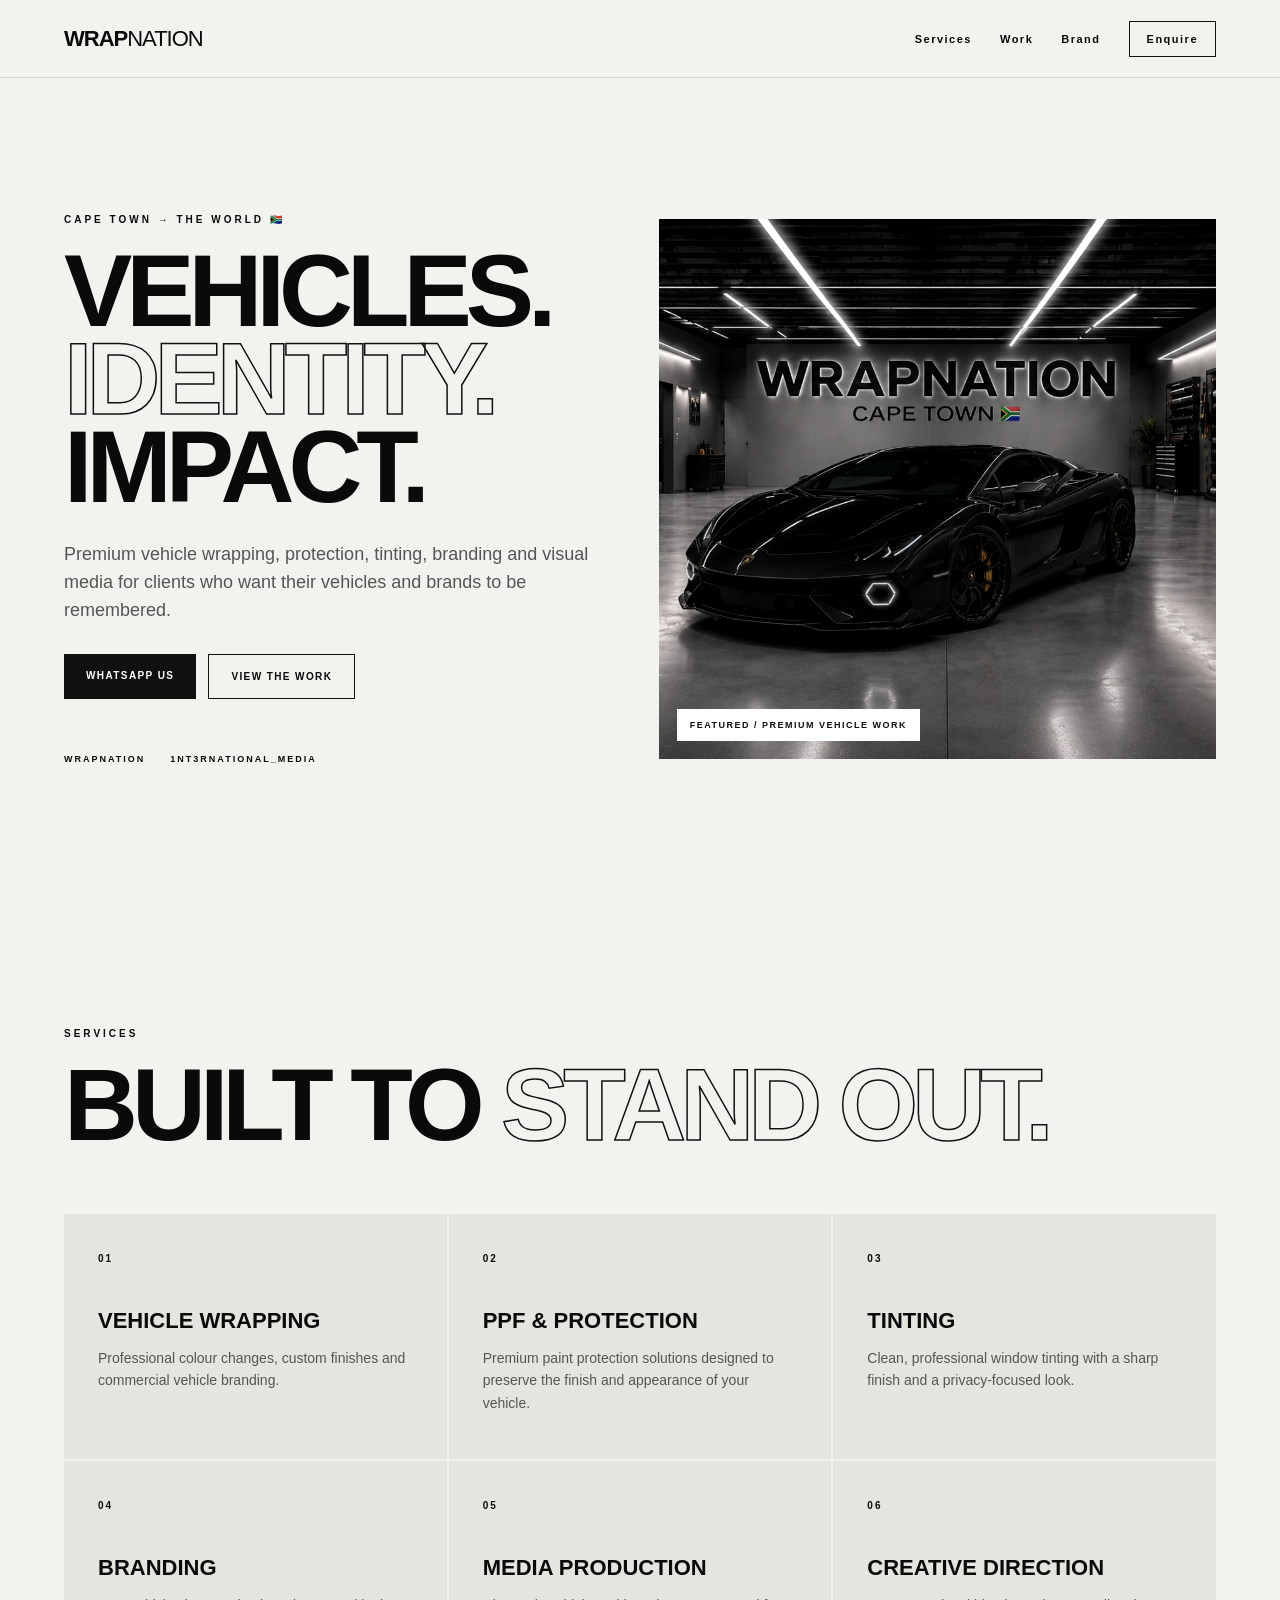
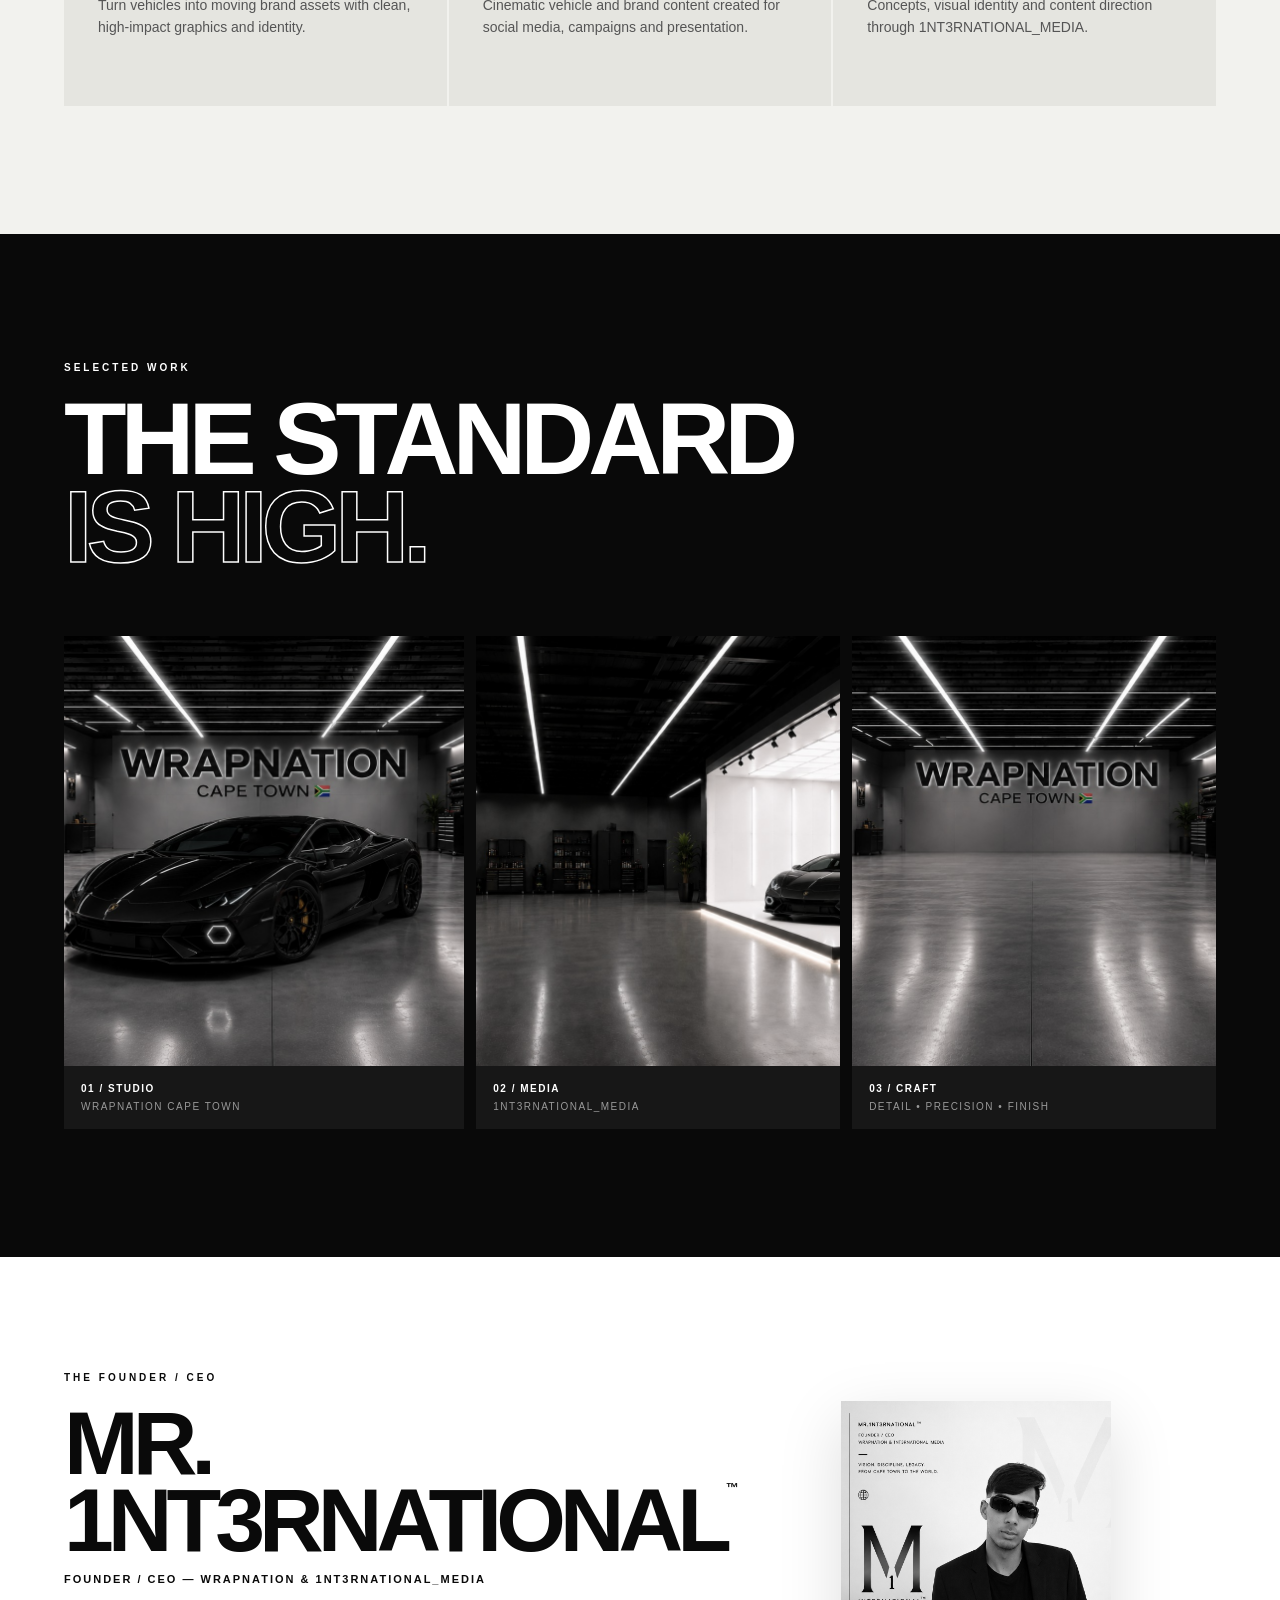
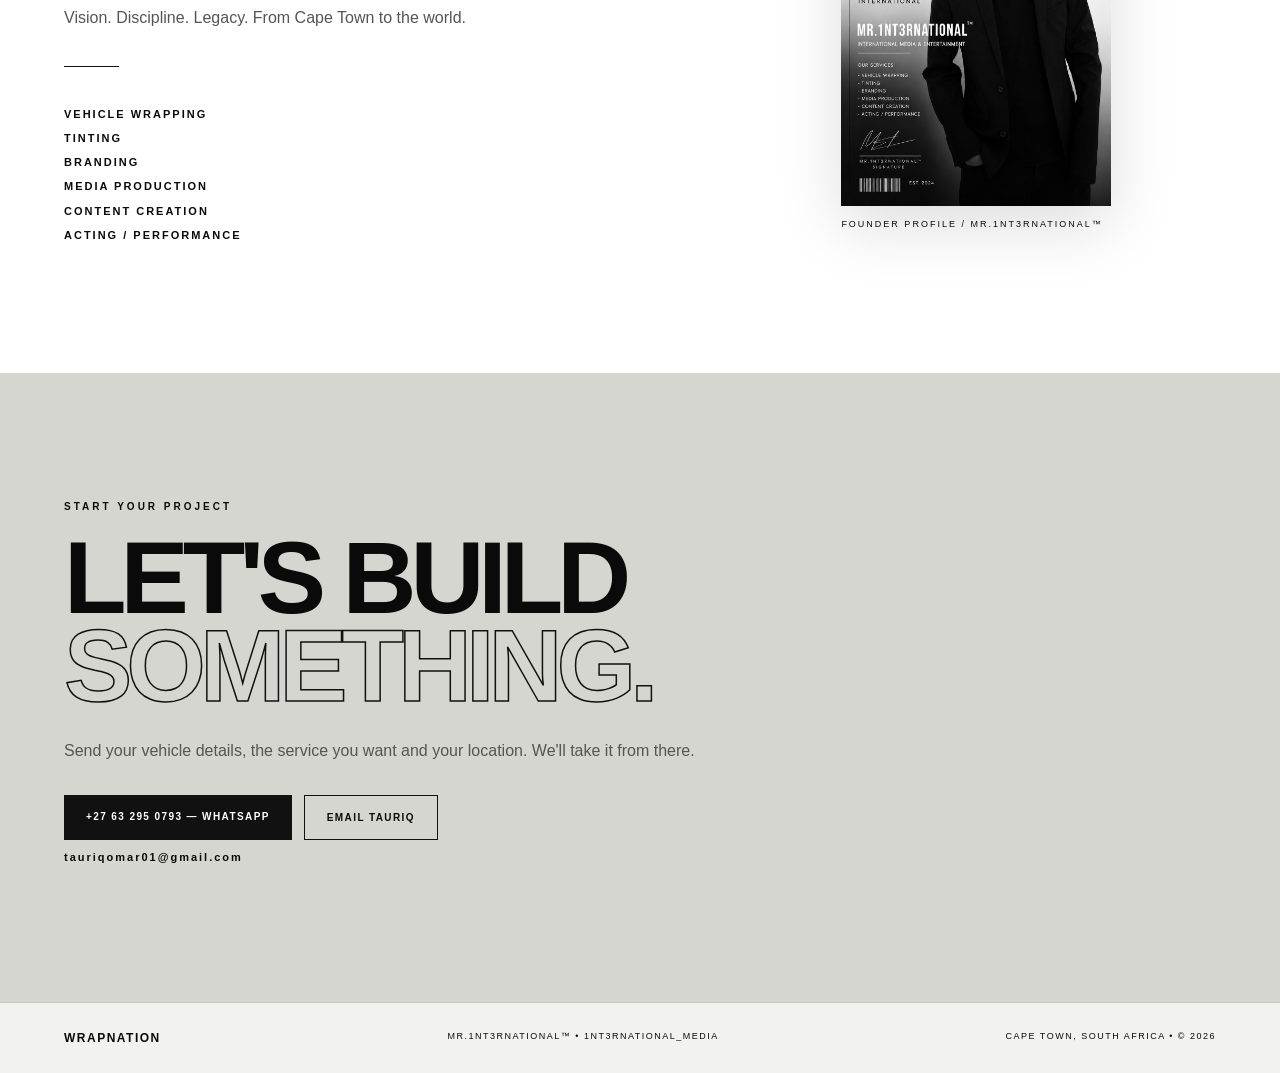
==== index.html @ e60d711a "Add files via upload" ====
<!doctype html>
<html lang="en">
<head>
<meta charset="utf-8">
<meta name="viewport" content="width=device-width,initial-scale=1">
<meta name="description" content="WRAPNATION Cape Town — premium vehicle wrapping, PPF, tinting, branding and creative media.">
<title>WRAPNATION | Cape Town</title>
<link rel="stylesheet" href="style.css">
</head>
<body>
<header class="nav">
  <a class="logo" href="#home">WRAP<span>NATION</span></a>
  <nav>
    <a href="#services">Services</a>
    <a href="#work">Work</a>
    <a href="#brand">Brand</a>
    <a class="nav-cta" href="#contact">Enquire</a>
  </nav>
</header>

<main>
<section id="home" class="hero">
  <div class="hero-copy">
    <p class="eyebrow">CAPE TOWN → THE WORLD 🇿🇦</p>
    <h1>VEHICLES.<br><em>IDENTITY.</em><br>IMPACT.</h1>
    <p class="lead">Premium vehicle wrapping, protection, tinting, branding and visual media for clients who want their vehicles and brands to be remembered.</p>
    <div class="buttons">
      <a class="button primary" href="https://wa.me/27632950793">WHATSAPP US</a>
      <a class="button ghost" href="#work">VIEW THE WORK</a>
    </div>
    <div class="hero-meta"><span>WRAPNATION</span><span>1NT3RNATIONAL_MEDIA</span></div>
  </div>
  <div class="hero-visual">
    <img src="work-01.png" alt="WRAPNATION Cape Town vehicle project">
    <div class="visual-tag">FEATURED / PREMIUM VEHICLE WORK</div>
  </div>
</section>

<section id="services" class="section">
  <p class="eyebrow">SERVICES</p>
  <h2>BUILT TO <em>STAND OUT.</em></h2>
  <div class="grid">
    <article><b>01</b><h3>VEHICLE WRAPPING</h3><p>Professional colour changes, custom finishes and commercial vehicle branding.</p></article>
    <article><b>02</b><h3>PPF & PROTECTION</h3><p>Premium paint protection solutions designed to preserve the finish and appearance of your vehicle.</p></article>
    <article><b>03</b><h3>TINTING</h3><p>Clean, professional window tinting with a sharp finish and a privacy-focused look.</p></article>
    <article><b>04</b><h3>BRANDING</h3><p>Turn vehicles into moving brand assets with clean, high-impact graphics and identity.</p></article>
    <article><b>05</b><h3>MEDIA PRODUCTION</h3><p>Cinematic vehicle and brand content created for social media, campaigns and presentation.</p></article>
    <article><b>06</b><h3>CREATIVE DIRECTION</h3><p>Concepts, visual identity and content direction through 1NT3RNATIONAL_MEDIA.</p></article>
  </div>
</section>

<section id="work" class="dark section">
  <p class="eyebrow">SELECTED WORK</p>
  <h2>THE STANDARD<br><em>IS HIGH.</em></h2>
  <div class="portfolio">
    <figure><img src="work-01.png" alt="Vehicle in WRAPNATION studio"><figcaption><strong>01 / STUDIO</strong><span>WRAPNATION CAPE TOWN</span></figcaption></figure>
    <figure><img src="work-02.png" alt="Vehicle display and 1NT3RNATIONAL_MEDIA studio"><figcaption><strong>02 / MEDIA</strong><span>1NT3RNATIONAL_MEDIA</span></figcaption></figure>
    <figure><img src="work-03.png" alt="WRAPNATION workshop"><figcaption><strong>03 / CRAFT</strong><span>DETAIL • PRECISION • FINISH</span></figcaption></figure>
  </div>
</section>

<section id="brand" class="brand-section">
  <div class="brand-copy">
    <p class="eyebrow">THE FOUNDER / CEO</p>
    <h2>MR.<br>1NT3RNATIONAL<em>™</em></h2>
    <p class="role">FOUNDER / CEO — WRAPNATION & 1NT3RNATIONAL_MEDIA</p>
    <p>Vision. Discipline. Legacy. From Cape Town to the world.</p>
    <div class="brand-line"></div>
    <p class="service-list">VEHICLE WRAPPING<br>TINTING<br>BRANDING<br>MEDIA PRODUCTION<br>CONTENT CREATION<br>ACTING / PERFORMANCE</p>
  </div>
  <div class="certificate-wrap">
    <img src="ceo-certificate.png" alt="MR.1NT3RNATIONAL founder and CEO profile certificate">
    <span class="certificate-label">FOUNDER PROFILE / MR.1NT3RNATIONAL™</span>
  </div>
</section>

<section id="contact" class="contact">
  <p class="eyebrow">START YOUR PROJECT</p>
  <h2>LET'S BUILD<br><em>SOMETHING.</em></h2>
  <p>Send your vehicle details, the service you want and your location. We'll take it from there.</p>
  <div class="contact-buttons">
    <a class="button primary big" href="https://wa.me/27632950793">+27 63 295 0793 — WHATSAPP</a>
    <a class="button ghost big" href="mailto:tauriqomar01@gmail.com">EMAIL TAURIQ</a>
  </div>
  <p class="email">tauriqomar01@gmail.com</p>
</section>
</main>

<footer>
  <strong>WRAPNATION</strong>
  <span>MR.1NT3RNATIONAL™ • 1NT3RNATIONAL_MEDIA</span>
  <span>CAPE TOWN, SOUTH AFRICA • © 2026</span>
</footer>
</body>
</html>
---- style.css ----
*{box-sizing:border-box}html{scroll-behavior:smooth}body{margin:0;background:#f2f2ee;color:#0a0a0a;font-family:Arial,Helvetica,sans-serif}a{text-decoration:none;color:inherit}.nav{height:78px;padding:0 5vw;display:flex;align-items:center;justify-content:space-between;border-bottom:1px solid #d5d5d0;position:sticky;top:0;background:#f2f2eeeF;backdrop-filter:blur(16px);z-index:20}.logo{font-weight:900;letter-spacing:-1px;font-size:22px}.logo span{font-weight:400}.nav nav{display:flex;gap:28px;align-items:center;font-size:11px;font-weight:800;letter-spacing:1.5px}.nav-cta{border:1px solid #111;padding:11px 17px}.hero{min-height:calc(100vh - 78px);padding:7vw 5vw;display:grid;grid-template-columns:1fr 1.05fr;gap:5vw;align-items:center}.eyebrow{font-size:10px;letter-spacing:3px;font-weight:900;margin:0 0 22px}.hero h1,h2{font-size:clamp(54px,8vw,112px);line-height:.86;letter-spacing:-6px;margin:0;font-weight:900}.hero h1 em,h2 em{font-style:normal;-webkit-text-stroke:1.5px #111;color:transparent}.lead{max-width:610px;font-size:18px;line-height:1.55;color:#555;margin:30px 0}.buttons,.contact-buttons{display:flex;gap:12px;flex-wrap:wrap}.button{display:inline-block;padding:16px 22px;font-size:10px;font-weight:900;letter-spacing:1.4px}.primary{background:#111;color:#fff}.ghost{border:1px solid #111}.hero-visual{position:relative;min-height:540px;background:#111;overflow:hidden}.hero-visual img{width:100%;height:100%;min-height:540px;object-fit:cover;display:block;filter:saturate(.8) contrast(1.05)}.visual-tag{position:absolute;left:18px;bottom:18px;background:#fff;color:#111;padding:11px 13px;font-size:9px;font-weight:900;letter-spacing:1.5px}.hero-meta{display:flex;gap:25px;margin-top:55px;font-size:9px;letter-spacing:2px;font-weight:900}.section{padding:10vw 5vw}.section h2{margin-bottom:65px}.grid{display:grid;grid-template-columns:repeat(3,1fr);gap:2px}.grid article{background:#e5e5e0;padding:34px;min-height:245px}.grid b{font-size:10px;letter-spacing:2px}.grid h3{font-size:22px;margin:42px 0 13px}.grid p{font-size:14px;line-height:1.6;color:#555;margin:0}.dark{background:#090909;color:#fff}.dark h2 em{color:transparent;-webkit-text-stroke:1.5px #fff}.portfolio{display:grid;grid-template-columns:1.1fr 1fr 1fr;gap:12px}.portfolio figure{margin:0;background:#171717;overflow:hidden}.portfolio img{width:100%;height:430px;object-fit:cover;display:block;filter:saturate(.7)}figcaption{padding:17px;display:flex;flex-direction:column;gap:7px;font-size:10px;letter-spacing:1.5px}figcaption span{color:#999}.brand-section{padding:9vw 5vw;display:grid;grid-template-columns:1fr .72fr;gap:8vw;align-items:center;background:#fff}.brand-copy h2{font-size:clamp(48px,7vw,92px);position:relative}.brand-copy h2 em{font-size:13px;letter-spacing:0;vertical-align:top;-webkit-text-stroke:0;color:#111}.role{font-size:11px;letter-spacing:2px;font-weight:800;line-height:1.7;max-width:500px}.brand-copy>p:not(.eyebrow):not(.role):not(.service-list){color:#555;line-height:1.6;max-width:430px}.brand-line{height:1px;background:#111;width:55px;margin:35px 0}.service-list{font-size:11px;line-height:2.2;letter-spacing:2px;font-weight:800}.certificate-wrap{position:relative;max-width:500px;justify-self:end}.certificate-wrap img{width:100%;display:block;box-shadow:0 20px 60px #0002}.certificate-label{display:block;font-size:9px;letter-spacing:2px;margin-top:13px}.contact{background:#d6d6d0;padding:10vw 5vw}.contact h2{margin-bottom:28px}.contact>p:not(.eyebrow):not(.email){font-size:16px;line-height:1.6;color:#555;max-width:650px}.big{margin-top:15px}.email{font-size:11px!important;letter-spacing:2px;font-weight:800}.contact .ghost{border-color:#111}footer{padding:28px 5vw;display:flex;justify-content:space-between;gap:20px;font-size:9px;letter-spacing:1.5px;border-top:1px solid #c8c8c2}footer strong{font-size:12px}@media(max-width:850px){.nav nav a:not(.nav-cta){display:none}.hero{grid-template-columns:1fr;padding-top:14vw}.hero-visual,.hero-visual img{min-height:360px}.grid,.portfolio,.brand-section{grid-template-columns:1fr}.portfolio figure:first-child{grid-column:auto}.portfolio img{height:330px}.certificate-wrap{justify-self:start;max-width:520px}.hero h1,h2{letter-spacing:-3px}.section h2{margin-bottom:45px}.brand-section{gap:45px}footer{flex-direction:column}}@media(max-width:480px){.nav{height:68px}.hero{min-height:auto}.hero-visual{min-height:300px}.hero-visual img{min-height:300px}.hero-meta{flex-direction:column;gap:9px;margin-top:35px}.grid article{min-height:210px}.grid h3{margin-top:28px}.contact-buttons .button{width:100%;text-align:center}.button{padding:15px 17px}}
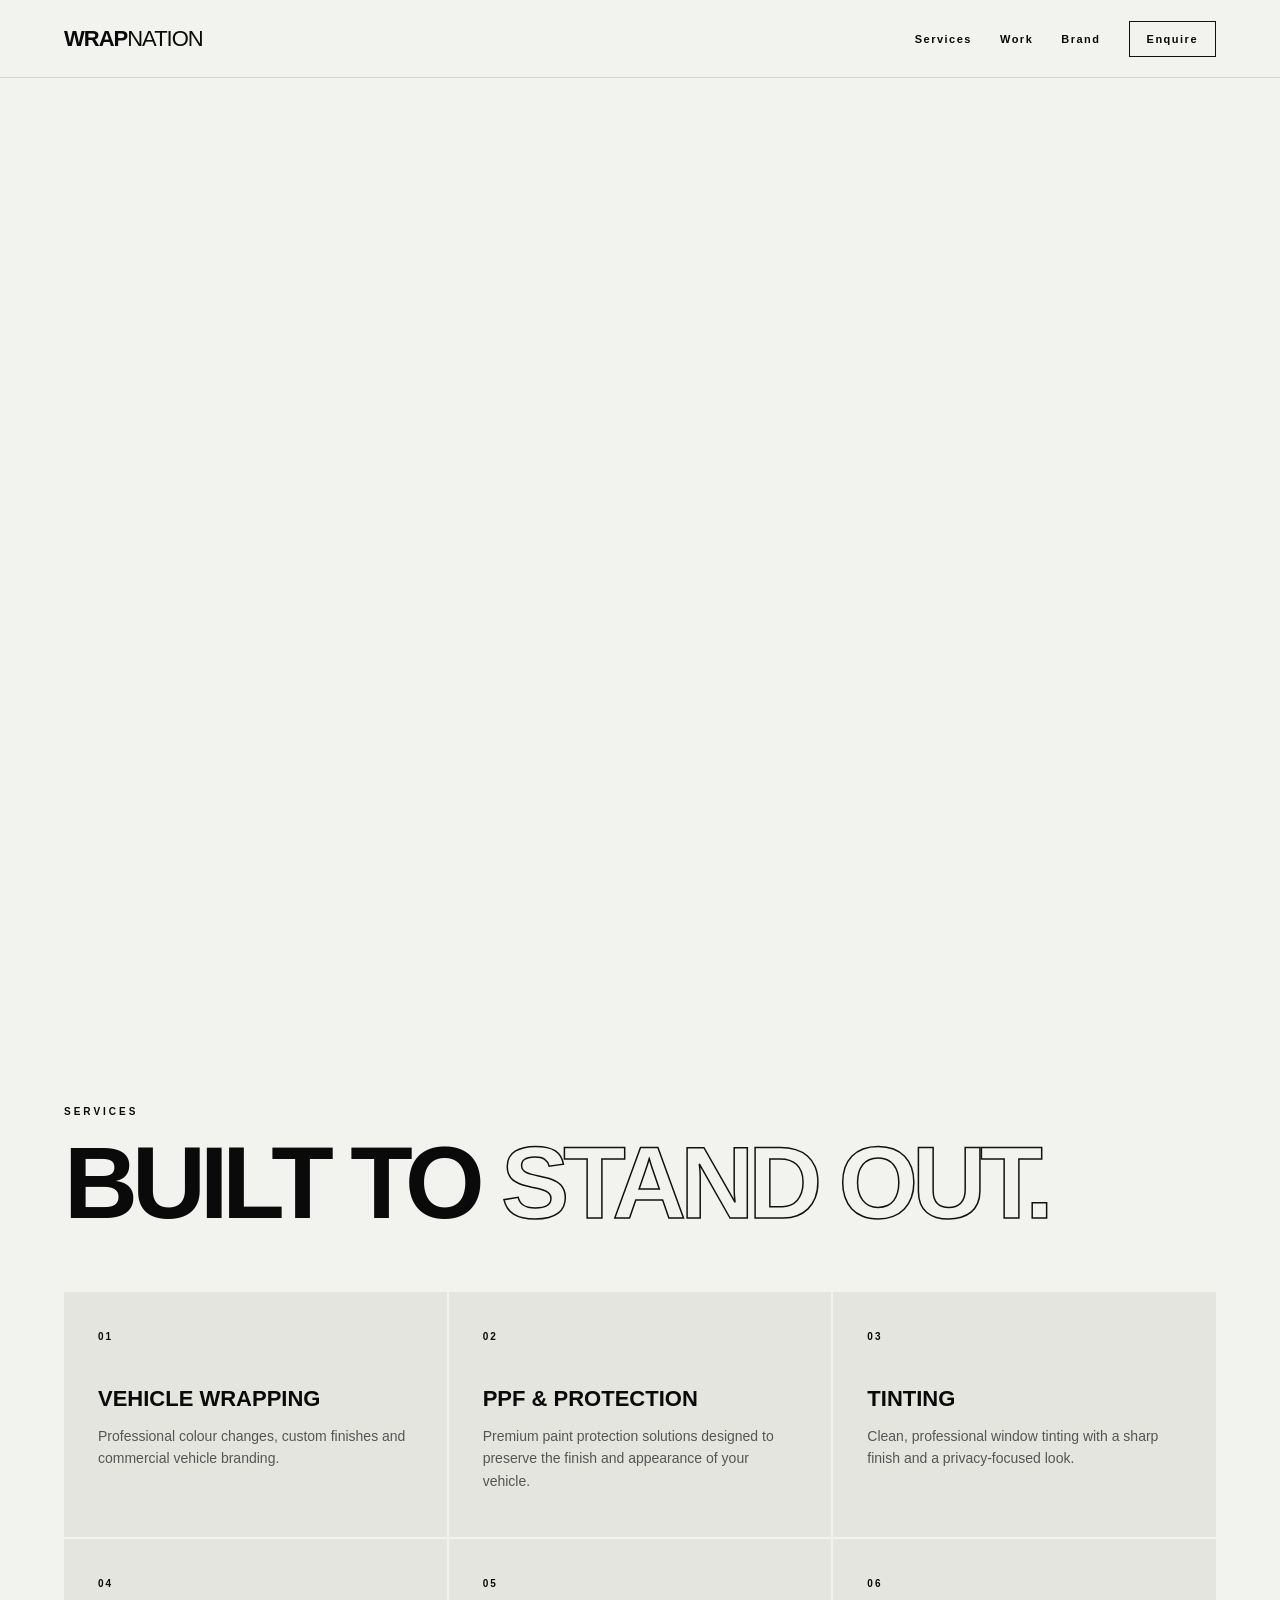
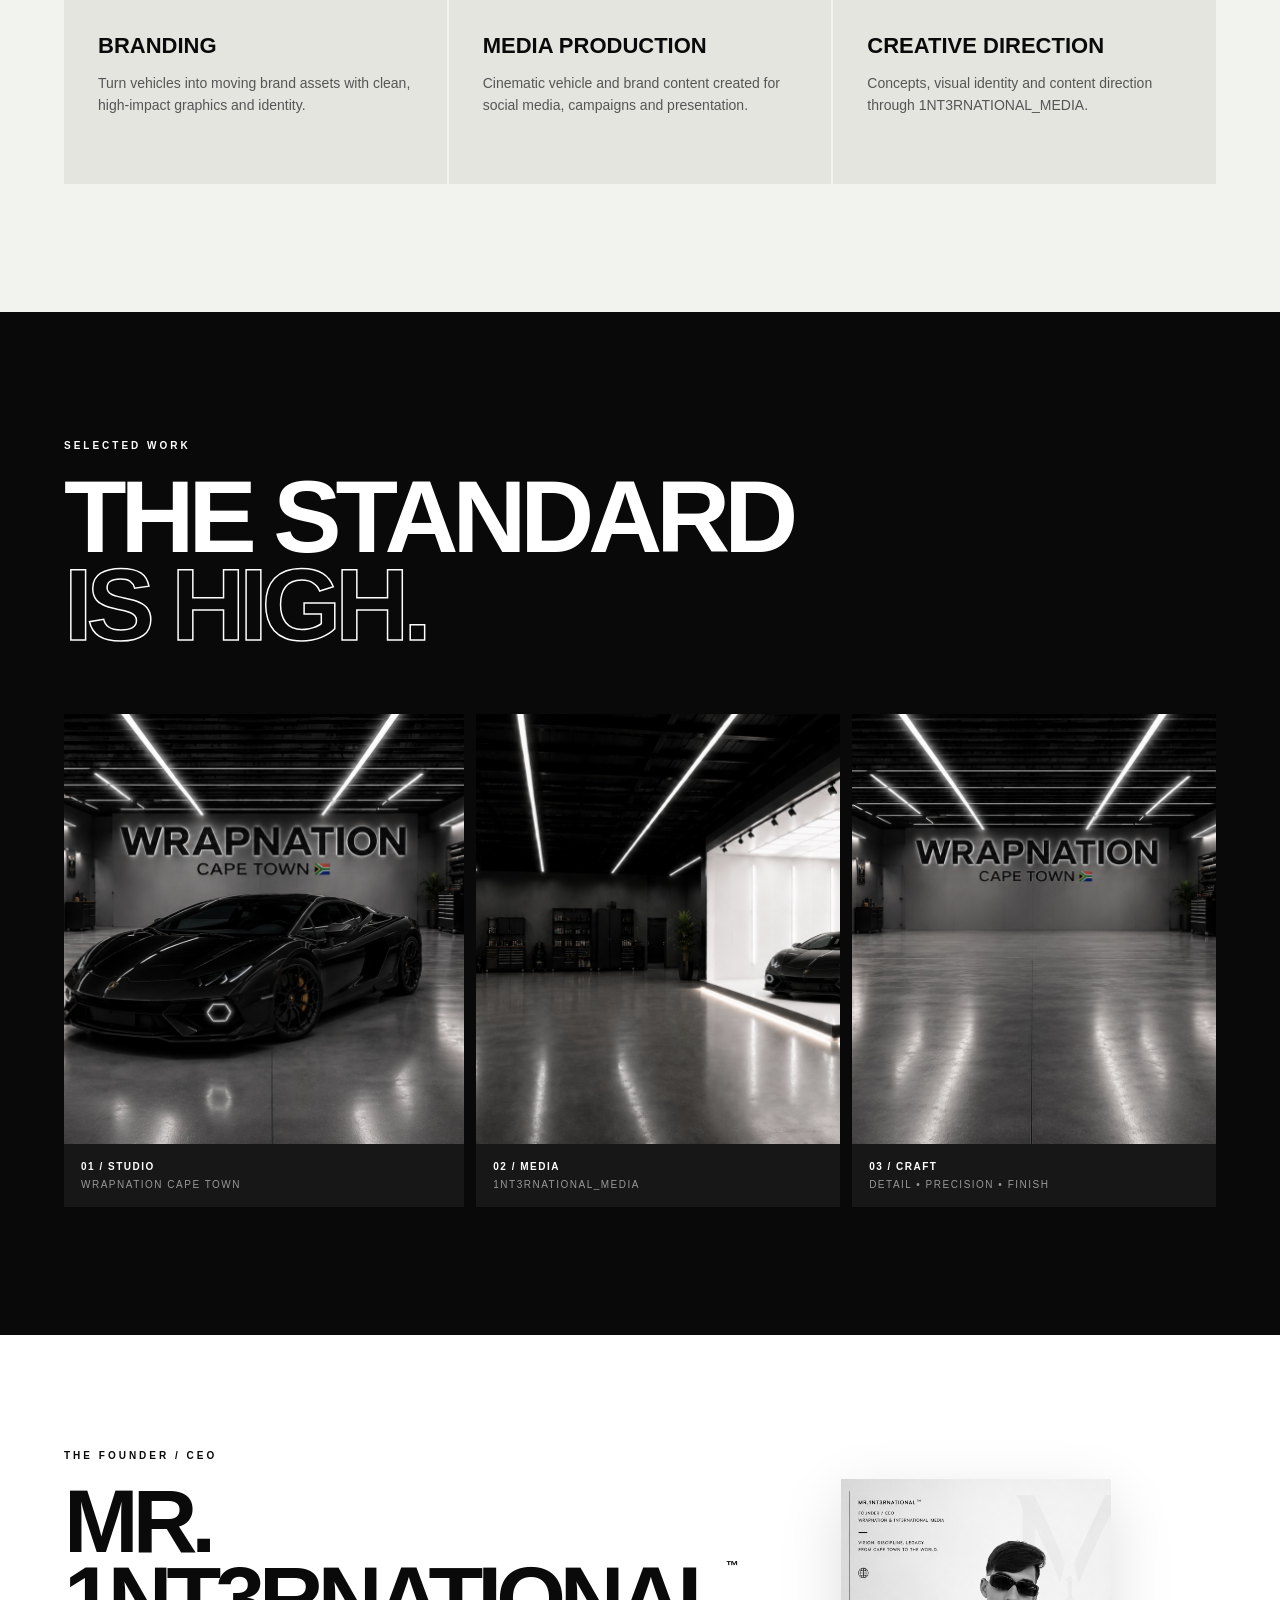
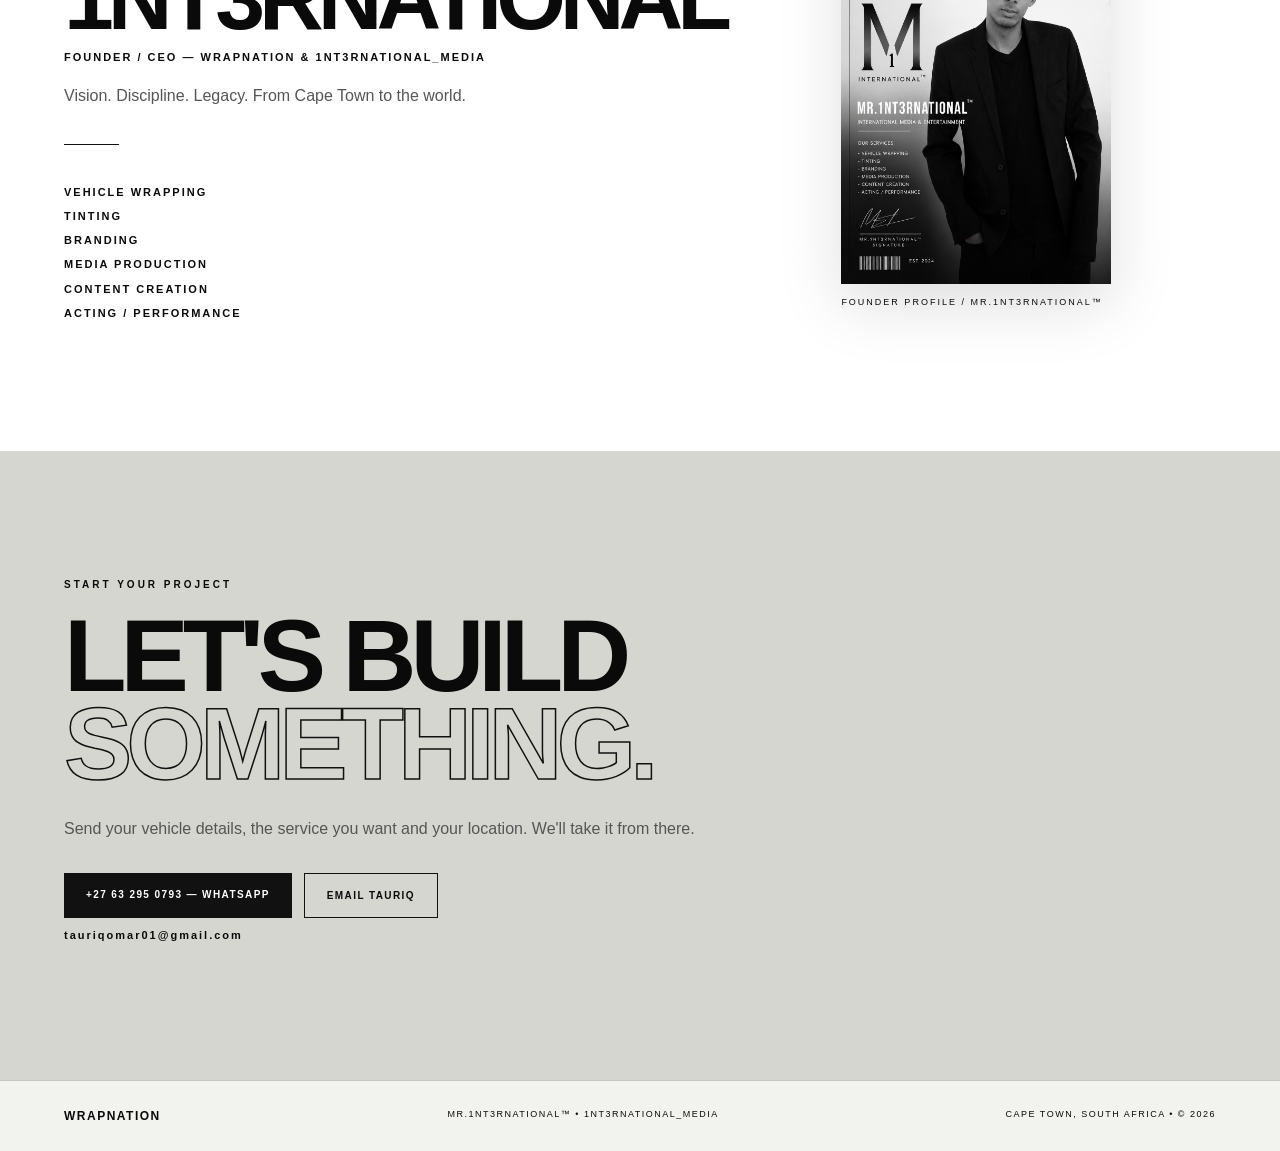
==== commit c01ad6f6: "Update index.html" ====
--- a/index.html
+++ b/index.html
@@ -19,8 +19,10 @@
 </header>
 
 <main>
-<section id="home" class="hero">
-  <div class="hero-copy">
+<section id="home" class="hero" style="position:relative;overflow:hidden;min-height:100vh;">
+ <video autoplay muted loop playsinline class="hero-video" style="position:absolute;inset:0;width:100%;height:100%;object-fit:cover;z-index:0;">
+<source src="2026-08-30-231644175.mp4" type="video/mp4">
+ <div class="hero-copy" style="position:relative;z-index:2;">
     <p class="eyebrow">CAPE TOWN → THE WORLD 🇿🇦</p>
     <h1>VEHICLES.<br><em>IDENTITY.</em><br>IMPACT.</h1>
     <p class="lead">Premium vehicle wrapping, protection, tinting, branding and visual media for clients who want their vehicles and brands to be remembered.</p>
@@ -92,4 +94,4 @@
   <span>CAPE TOWN, SOUTH AFRICA • © 2026</span>
 </footer>
 </body>
-</html>+</html>
